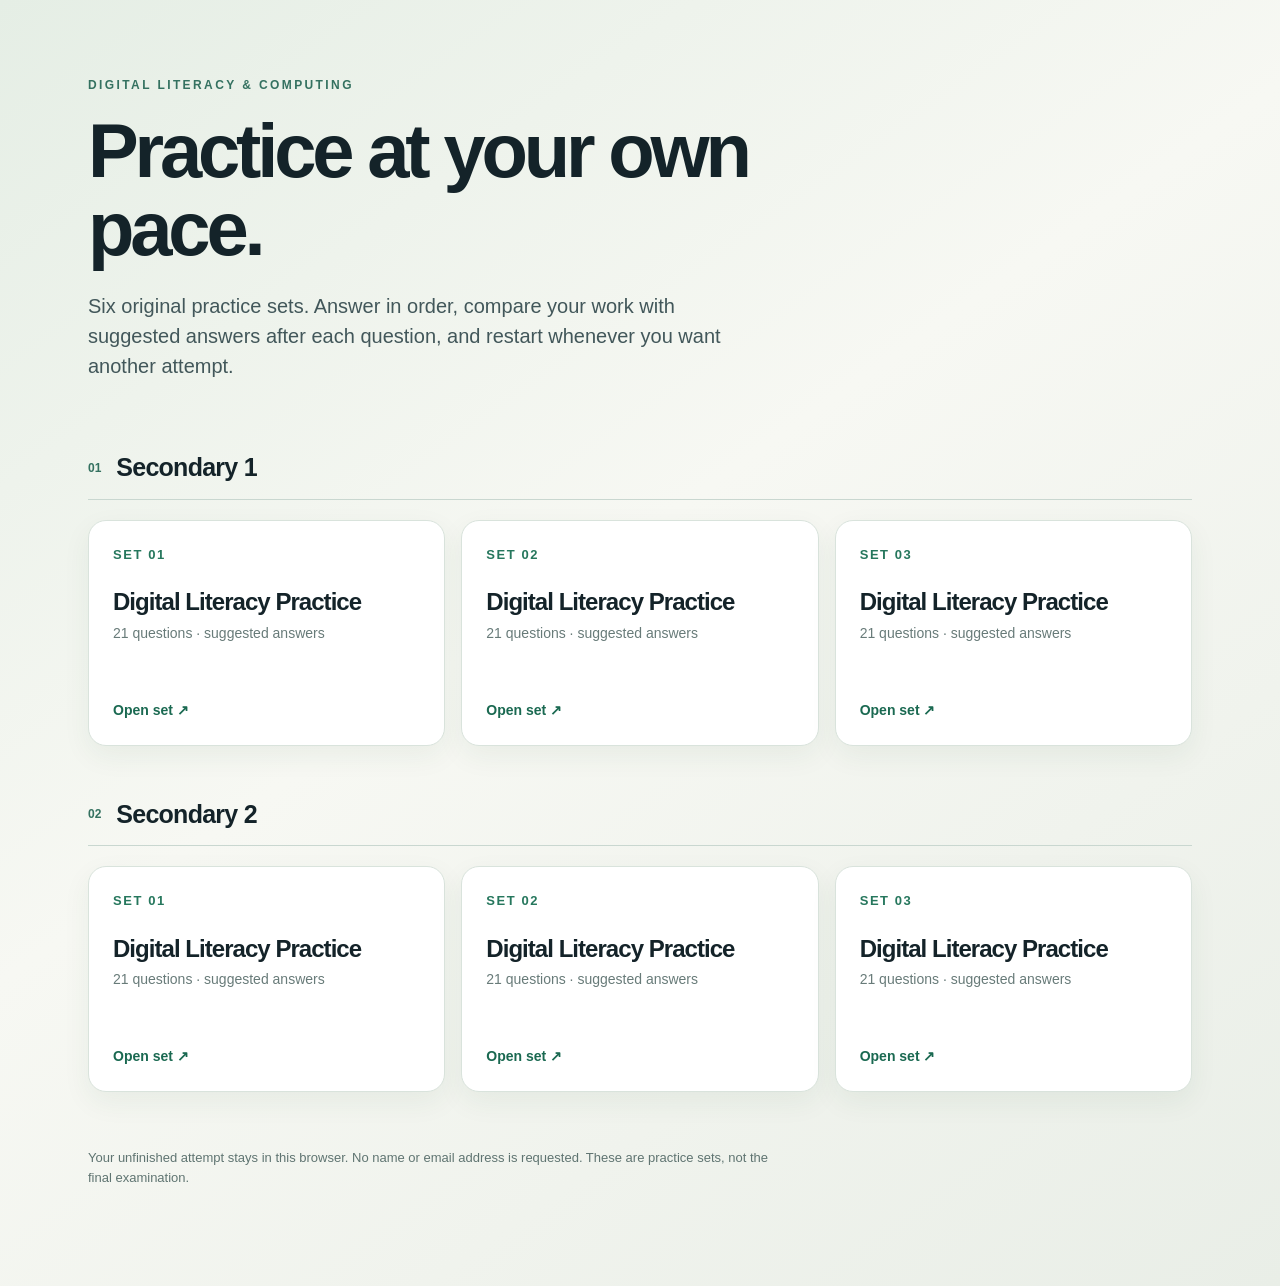
==== index.html @ 0e4af19b "Add files via upload" ====
<!doctype html>
<html lang="en">
<head>
  <meta charset="utf-8">
  <meta name="viewport" content="width=device-width, initial-scale=1">
  <title>Digital Literacy Practice Sets</title>
  <link rel="stylesheet" href="./assets/style.css">
</head>
<body class="home-page">
  <main class="home-wrap">
    <div class="eyebrow">Digital Literacy & Computing</div>
    <h1>Practice at your own pace.</h1>
    <p class="home-lead">Six original practice sets. Answer in order, compare your work with suggested answers after each question, and restart whenever you want another attempt.</p>
    <section class="home-section" aria-labelledby="s1-title">
      <div class="section-heading"><span>01</span><h2 id="s1-title">Secondary 1</h2></div>
      <div class="set-grid">
        <a class="set-card" href="./sec1-set1/index.html"><span class="set-number">Set 01</span><strong>Digital Literacy Practice</strong><span class="set-meta">21 questions · suggested answers</span><span class="set-arrow">Open set ↗</span></a>
        <a class="set-card" href="./sec1-set2/index.html"><span class="set-number">Set 02</span><strong>Digital Literacy Practice</strong><span class="set-meta">21 questions · suggested answers</span><span class="set-arrow">Open set ↗</span></a>
        <a class="set-card" href="./sec1-set3/index.html"><span class="set-number">Set 03</span><strong>Digital Literacy Practice</strong><span class="set-meta">21 questions · suggested answers</span><span class="set-arrow">Open set ↗</span></a>
      </div>
    </section>
    <section class="home-section" aria-labelledby="s2-title">
      <div class="section-heading"><span>02</span><h2 id="s2-title">Secondary 2</h2></div>
      <div class="set-grid">
        <a class="set-card" href="./sec2-set1/index.html"><span class="set-number">Set 01</span><strong>Digital Literacy Practice</strong><span class="set-meta">21 questions · suggested answers</span><span class="set-arrow">Open set ↗</span></a>
        <a class="set-card" href="./sec2-set2/index.html"><span class="set-number">Set 02</span><strong>Digital Literacy Practice</strong><span class="set-meta">21 questions · suggested answers</span><span class="set-arrow">Open set ↗</span></a>
        <a class="set-card" href="./sec2-set3/index.html"><span class="set-number">Set 03</span><strong>Digital Literacy Practice</strong><span class="set-meta">21 questions · suggested answers</span><span class="set-arrow">Open set ↗</span></a>
      </div>
    </section>
    <p class="home-note">Your unfinished attempt stays in this browser. No name or email address is requested. These are practice sets, not the final examination.</p>
  </main>
</body>
</html>
---- assets/style.css ----
:root{font-family:Inter,"Segoe UI",Arial,sans-serif;color:#142329;background:#f3f6f3;font-size:16px;line-height:1.5}*{box-sizing:border-box}body{margin:0}button,input,textarea,select{font:inherit}button{cursor:pointer}a{color:inherit}.home-page{background:linear-gradient(145deg,#e5eee5 0,#f7f8f3 45%,#e9eee7 100%);min-height:100vh}.home-wrap{max-width:1160px;margin:auto;padding:76px 28px 86px}.eyebrow{font-size:12px;letter-spacing:.2em;text-transform:uppercase;color:#347160;font-weight:800}.home-wrap h1{font-size:clamp(42px,6vw,76px);max-width:800px;letter-spacing:-.055em;line-height:1.02;margin:18px 0 24px}.home-lead{font-size:20px;color:#42575a;max-width:660px;margin:0 0 68px}.home-section{margin-top:50px}.section-heading{display:flex;align-items:center;gap:15px;border-bottom:1px solid #c9d7d0;margin-bottom:20px;padding-bottom:12px}.section-heading span{font-size:12px;color:#347160;font-weight:800}.section-heading h2{margin:0;font-size:25px;letter-spacing:-.03em}.set-grid{display:grid;grid-template-columns:repeat(3,1fr);gap:16px}.set-card{background:#fff;border:1px solid #d9e3dc;border-radius:18px;box-shadow:0 10px 28px #254b3610;text-decoration:none;min-height:226px;padding:24px;display:flex;flex-direction:column;transition:transform .18s,box-shadow .18s}.set-card:hover,.set-card:focus-visible{transform:translateY(-4px);box-shadow:0 18px 36px #254b3620}.set-number{color:#26775d;font-size:13px;font-weight:800;letter-spacing:.12em;text-transform:uppercase}.set-card strong{font-size:24px;letter-spacing:-.04em;line-height:1.16;margin-top:24px}.set-meta{color:#687b79;margin-top:7px;font-size:14px}.set-arrow{margin-top:auto;color:#1a6951;font-size:14px;font-weight:800}.home-note{font-size:13px;color:#5f7471;margin-top:56px;max-width:680px}.app-shell{min-height:100vh;display:flex;flex-direction:column}.topbar{background:#fff;border-bottom:1px solid #d9e3dc;display:flex;align-items:center;justify-content:space-between;padding:15px max(24px,calc((100vw - 1100px)/2));gap:20px}.brand{display:flex;align-items:center;gap:11px;text-decoration:none;font-weight:800;letter-spacing:-.02em}.brand-mark{display:grid;place-items:center;background:#1e7057;color:#fff;width:36px;height:36px;border-radius:10px;font-size:13px}.text-button{border:0;background:none;color:#4a6765;font-weight:700}.text-button:hover{text-decoration:underline}.app-main{width:min(100% - 40px,900px);margin:38px auto 70px;flex:1}.loading-card,.paper-card,.result-card{background:#fff;border:1px solid #dce6df;border-radius:20px;box-shadow:0 12px 34px #2945350e}.loading-card{padding:45px;text-align:center;color:#55706a}.paper-head{margin-bottom:26px}.paper-kicker{color:#28745c;font-size:12px;text-transform:uppercase;letter-spacing:.16em;font-weight:800}.paper-head h1{letter-spacing:-.045em;font-size:clamp(29px,4vw,40px);margin:7px 0 9px;line-height:1.12}.paper-subtitle{color:#5f7370;margin:0}.progress-row{display:flex;align-items:center;justify-content:space-between;gap:20px;margin:20px 0 8px;color:#526c68;font-size:13px;font-weight:700}.progress-track{height:8px;background:#dce8e1;border-radius:999px;overflow:hidden}.progress-fill{height:100%;background:#257b5e;border-radius:999px;transition:width .2s}.paper-card{padding:clamp(22px,4vw,42px)}.question-top{display:flex;justify-content:space-between;gap:16px;align-items:start}.question-badge{display:inline-flex;align-items:center;background:#e1efe8;color:#176349;padding:6px 11px;border-radius:999px;font-size:12px;font-weight:800;white-space:nowrap}.marks-badge{color:#526b67;font-weight:800;font-size:13px;white-space:nowrap}.question-title{font-size:26px;letter-spacing:-.04em;line-height:1.18;margin:20px 0 10px}.question-intro{color:#435c58;margin:0 0 22px}.stem{font-size:19px;font-weight:650;line-height:1.4;margin:20px 0}.part{border-top:1px solid #e5ede8;padding:22px 0 4px}.part:first-of-type{border-top:0}.part-label{font-size:13px;color:#25775d;font-weight:800;text-transform:uppercase;letter-spacing:.1em}.part-prompt{font-weight:650;margin:7px 0 12px}.answer-field,textarea.answer-field{width:100%;border:1px solid #b8cbc2;border-radius:10px;background:#fbfdfb;color:#15292a;padding:12px 14px;min-height:48px;outline:none}.answer-field:focus{border-color:#217b5d;box-shadow:0 0 0 3px #b4dfc7}.answer-field.code{font-family:Consolas,"Courier New",monospace;min-height:170px;white-space:pre;resize:vertical}.answer-field.written{min-height:100px;resize:vertical}.code-block,.diagram-block{white-space:pre-wrap;background:#eff5f0;border-left:4px solid #5fa486;border-radius:8px;padding:14px 16px;overflow:auto;font-family:Consolas,"Courier New",monospace;font-size:14px;margin:12px 0 16px}.diagram-block{font-family:inherit}.choices{display:grid;gap:10px}.choice{display:flex;gap:13px;align-items:flex-start;border:1px solid #d4e2d8;border-radius:10px;padding:14px;background:#fbfdfb;cursor:pointer}.choice:has(input:checked){border-color:#237b5d;background:#e9f6ed}.choice input{margin-top:5px;accent-color:#237b5d}.choice-letter{font-weight:800;color:#286c55}.data-table-wrap{overflow-x:auto;margin:20px 0 26px}.data-table{border-collapse:collapse;width:100%;min-width:520px;font-size:14px}.data-table th,.data-table td{border:1px solid #d9e6dd;padding:10px 12px;text-align:left}.data-table th{background:#e7f0e9;color:#214f40}.data-table tr:nth-child(even) td{background:#fafcf9}.actions{display:flex;align-items:center;gap:15px;margin-top:26px;flex-wrap:wrap}.primary-button{background:#1e7057;border:1px solid #1e7057;color:#fff;border-radius:10px;padding:12px 20px;font-weight:800;min-height:47px}.primary-button:hover{background:#155840}.primary-button:disabled{opacity:.55;cursor:wait}.secondary-button{background:#fff;border:1px solid #9cbaaa;color:#1b624a;border-radius:10px;padding:11px 19px;font-weight:800;min-height:46px}.secondary-button:hover{background:#f0f7f1}.status{color:#536f68;font-size:14px}.status.error{color:#ae3434}.feedback-banner{padding:17px 20px;border-radius:12px;background:#e8f4eb;color:#18573f;margin:23px 0;font-weight:800}.feedback-part{border-top:1px solid #e0e9e1;padding:20px 0}.feedback-part:first-child{border-top:0}.feedback-part h3{margin:0 0 8px;font-size:16px}.feedback-part p{margin:5px 0;color:#3b5550}.model{background:#f2f6f2;padding:12px 15px;border-radius:9px;white-space:pre-wrap;color:#183e33!important}.result-card{padding:34px}.result-score{font-size:64px;line-height:1;letter-spacing:-.06em;font-weight:850;color:#1e7057;margin:16px 0}.result-grid{display:grid;grid-template-columns:repeat(2,1fr);gap:10px;margin:25px 0}.result-topic{border:1px solid #dce7df;border-radius:11px;padding:14px;display:flex;justify-content:space-between;gap:12px}.result-list{list-style:none;padding:0;margin:22px 0}.result-list li{border-top:1px solid #e5ece7;padding:11px 0;display:flex;justify-content:space-between;gap:15px}.result-list button{border:0;background:none;color:#17644a;font-weight:750;text-decoration:underline}.footer{text-align:center;padding:26px;color:#758580;font-size:12px}.flow-help{color:#526e67;font-size:13px}.flow-palette{display:flex;gap:10px;flex-wrap:wrap;margin:15px 0}.flow-tray,.flow-slot{border:1px dashed #a7c5b3;border-radius:12px;min-height:78px;padding:12px;background:#f8fbf8}.flow-tray{display:flex;gap:10px;flex-wrap:wrap;min-height:95px}.flow-tray-label{font-size:12px;font-weight:800;color:#477560;text-transform:uppercase;letter-spacing:.08em}.flow-card{background:#fff;border:2px solid #2b8062;padding:9px 12px;min-width:130px;max-width:260px;cursor:grab;box-shadow:0 3px 12px #214e3417}.flow-card:active{cursor:grabbing}.flow-card[data-shape="terminator"]{border-radius:999px}.flow-card[data-shape="process"]{border-radius:4px}.flow-card[data-shape="decision"]{border-radius:3px;transform:skew(-7deg)}.flow-card[data-shape="io"]{border-radius:4px;transform:skew(-12deg)}.flow-card select{display:block;width:100%;font-size:12px;margin-top:5px;background:#f0f8f2;border:1px solid #b9d5c4;border-radius:4px;padding:3px}.flow-card-text{font-size:13px;font-weight:750;line-height:1.3}.flow-slots{display:grid;grid-template-columns:1fr;gap:9px;margin-top:15px}.flow-slot{min-height:95px;display:flex;flex-direction:column;align-items:center;justify-content:center;gap:6px}.flow-slot-label{font-size:11px;text-transform:uppercase;color:#5d7e6d;font-weight:800;letter-spacing:.08em}.flow-arrow{text-align:center;color:#57876c;font-size:20px;line-height:1}.flow-branches{display:grid;grid-template-columns:1fr 1fr;gap:15px}.flow-branches .flow-slot{min-height:118px}.flow-slot.drag-over,.flow-tray.drag-over{background:#e1f3e5;border-color:#1e7057}.flow-card.selected{outline:3px solid #f2bd54}.flow-tip{font-size:12px;color:#677e72;margin-top:8px}@media(max-width:720px){.set-grid{grid-template-columns:1fr}.home-wrap{padding:50px 20px}.home-lead{font-size:17px;margin-bottom:40px}.set-card{min-height:180px}.topbar{padding:12px 20px}.app-main{width:min(100% - 24px,900px);margin:24px auto 50px}.paper-card{padding:20px}.result-grid{grid-template-columns:1fr}.flow-branches{gap:8px}.flow-card{min-width:100px;max-width:100%}}

.student-response{background:#f8faf8;border:1px solid #dfe9e1;border-radius:9px;padding:12px 15px;white-space:pre-wrap;overflow-wrap:anywhere}.feedback-part .model{line-height:1.65;overflow-wrap:anywhere}.answer-points{font-size:14px;line-height:1.55;padding:6px 2px}.feedback-banner{line-height:1.5}.result-list li{align-items:center}
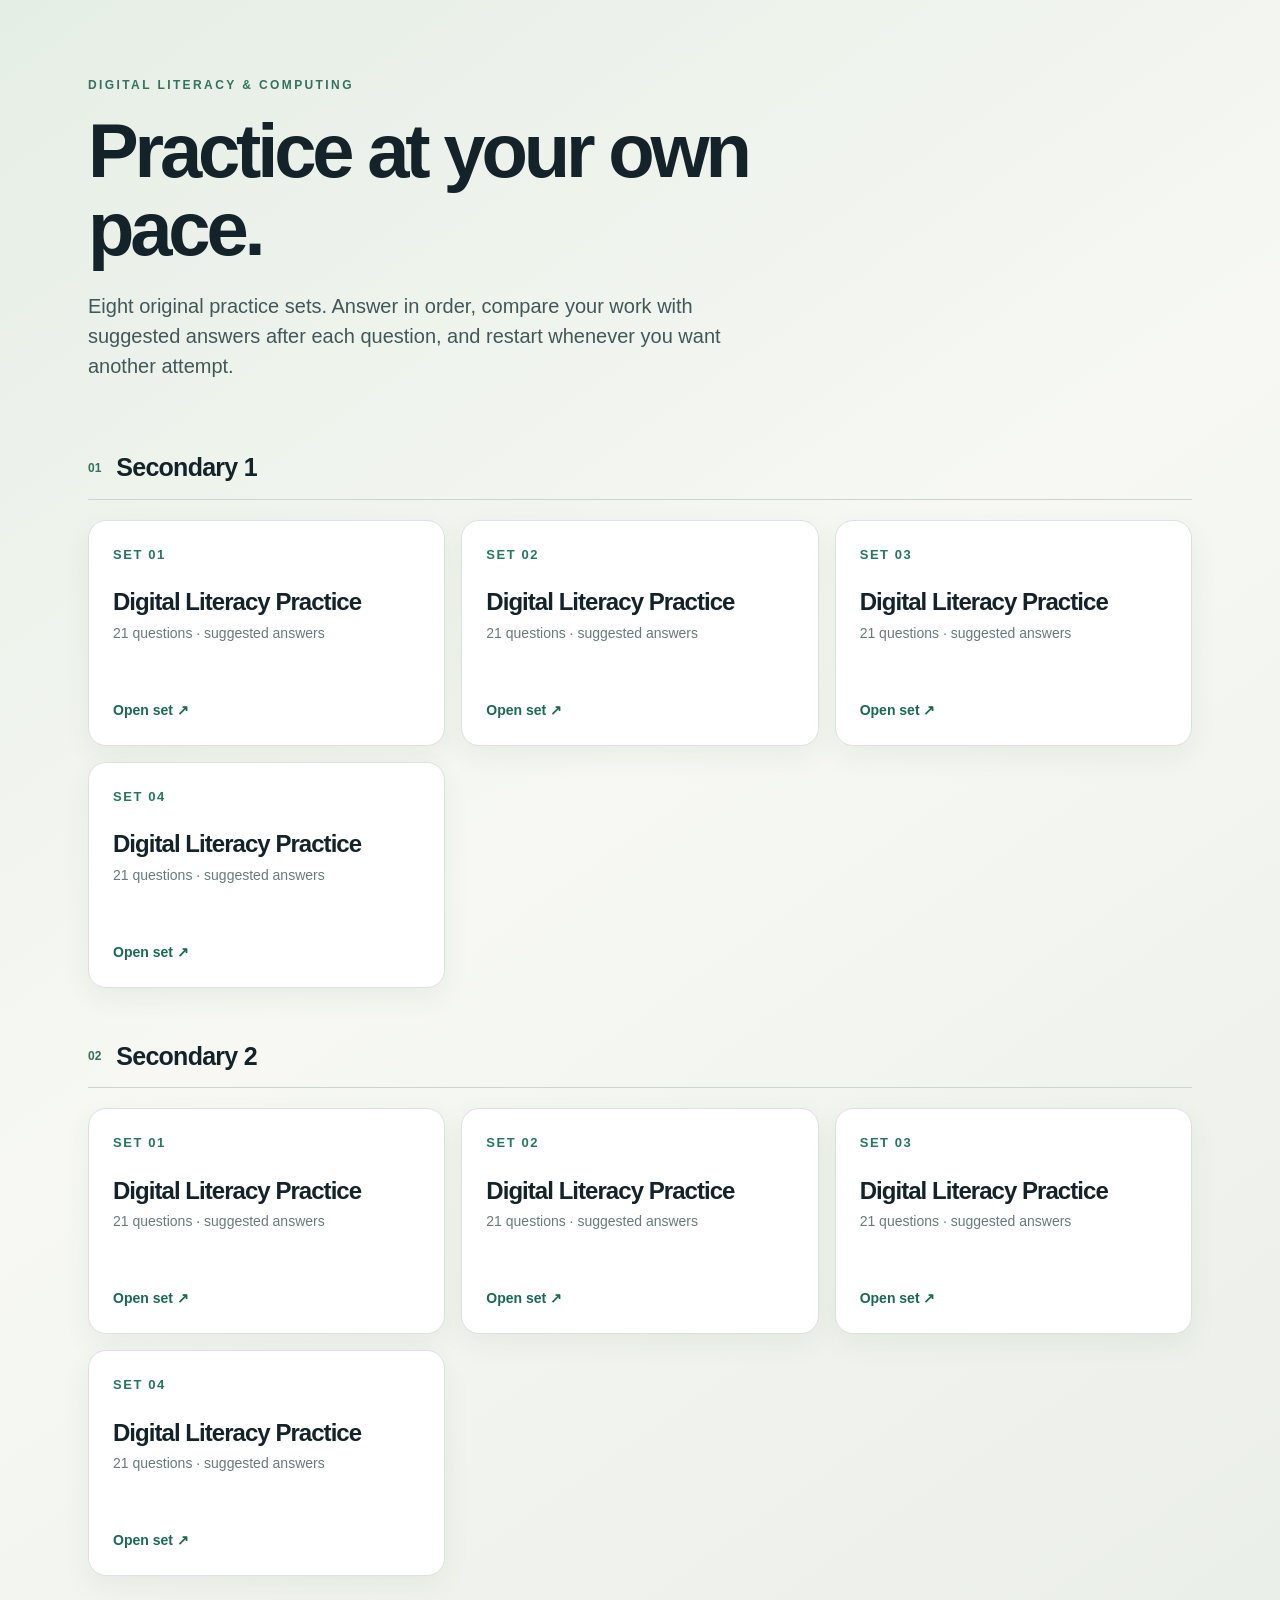
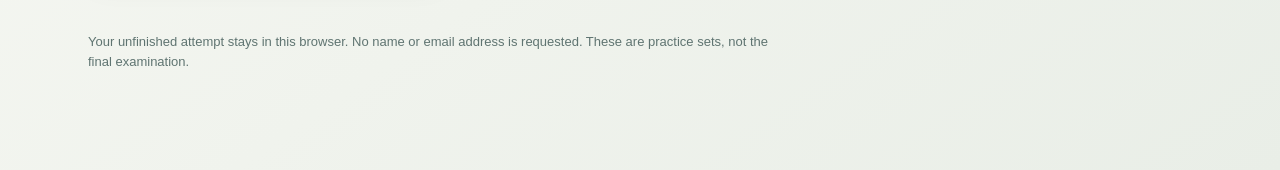
==== commit 965f2f2e: "Update index.html" ====
--- a/index.html
+++ b/index.html
@@ -10,13 +10,14 @@
   <main class="home-wrap">
     <div class="eyebrow">Digital Literacy & Computing</div>
     <h1>Practice at your own pace.</h1>
-    <p class="home-lead">Six original practice sets. Answer in order, compare your work with suggested answers after each question, and restart whenever you want another attempt.</p>
+    <p class="home-lead">Eight original practice sets. Answer in order, compare your work with suggested answers after each question, and restart whenever you want another attempt.</p>
     <section class="home-section" aria-labelledby="s1-title">
       <div class="section-heading"><span>01</span><h2 id="s1-title">Secondary 1</h2></div>
       <div class="set-grid">
         <a class="set-card" href="./sec1-set1/index.html"><span class="set-number">Set 01</span><strong>Digital Literacy Practice</strong><span class="set-meta">21 questions · suggested answers</span><span class="set-arrow">Open set ↗</span></a>
         <a class="set-card" href="./sec1-set2/index.html"><span class="set-number">Set 02</span><strong>Digital Literacy Practice</strong><span class="set-meta">21 questions · suggested answers</span><span class="set-arrow">Open set ↗</span></a>
         <a class="set-card" href="./sec1-set3/index.html"><span class="set-number">Set 03</span><strong>Digital Literacy Practice</strong><span class="set-meta">21 questions · suggested answers</span><span class="set-arrow">Open set ↗</span></a>
+        <a class="set-card" href="./sec1-set4/index.html"><span class="set-number">Set 04</span><strong>Digital Literacy Practice</strong><span class="set-meta">21 questions · suggested answers</span><span class="set-arrow">Open set ↗</span></a>
       </div>
     </section>
     <section class="home-section" aria-labelledby="s2-title">
@@ -25,6 +26,7 @@
         <a class="set-card" href="./sec2-set1/index.html"><span class="set-number">Set 01</span><strong>Digital Literacy Practice</strong><span class="set-meta">21 questions · suggested answers</span><span class="set-arrow">Open set ↗</span></a>
         <a class="set-card" href="./sec2-set2/index.html"><span class="set-number">Set 02</span><strong>Digital Literacy Practice</strong><span class="set-meta">21 questions · suggested answers</span><span class="set-arrow">Open set ↗</span></a>
         <a class="set-card" href="./sec2-set3/index.html"><span class="set-number">Set 03</span><strong>Digital Literacy Practice</strong><span class="set-meta">21 questions · suggested answers</span><span class="set-arrow">Open set ↗</span></a>
+        <a class="set-card" href="./sec2-set4/index.html"><span class="set-number">Set 04</span><strong>Digital Literacy Practice</strong><span class="set-meta">21 questions · suggested answers</span><span class="set-arrow">Open set ↗</span></a>
       </div>
     </section>
     <p class="home-note">Your unfinished attempt stays in this browser. No name or email address is requested. These are practice sets, not the final examination.</p>
